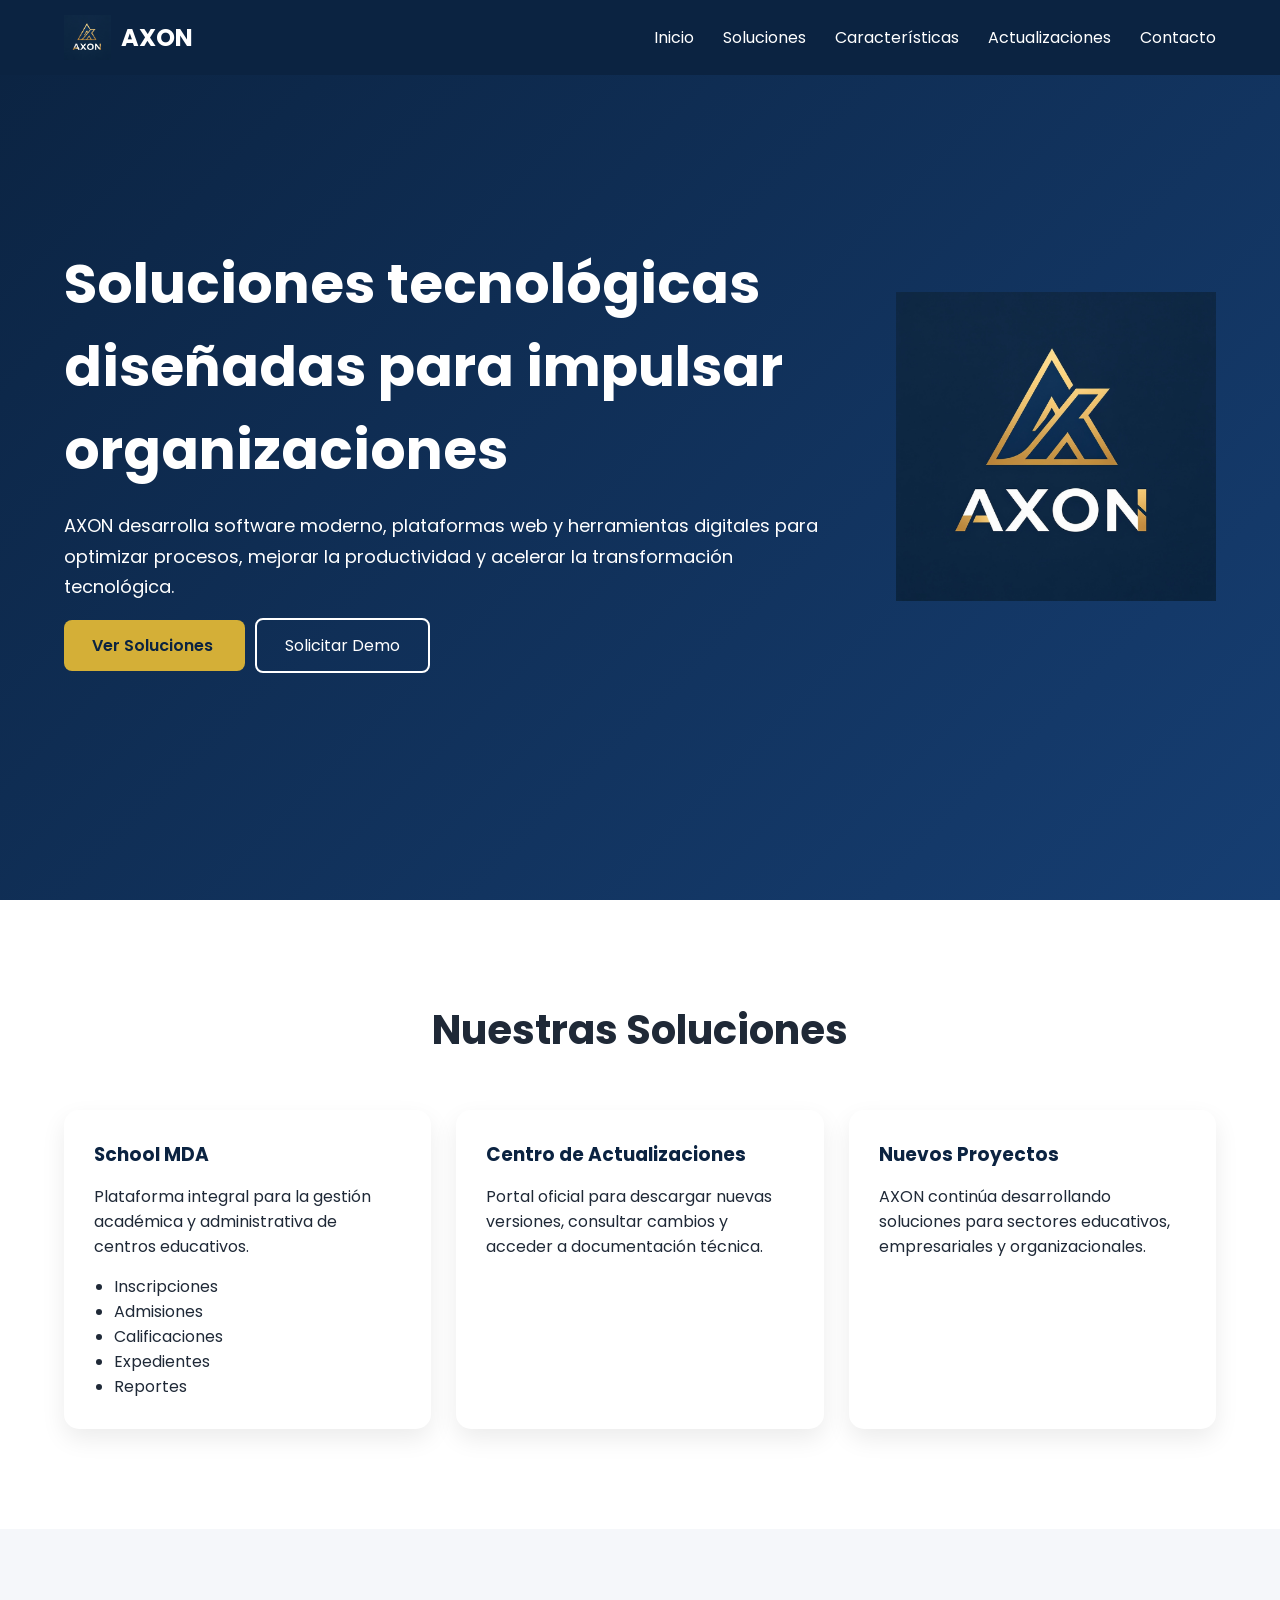
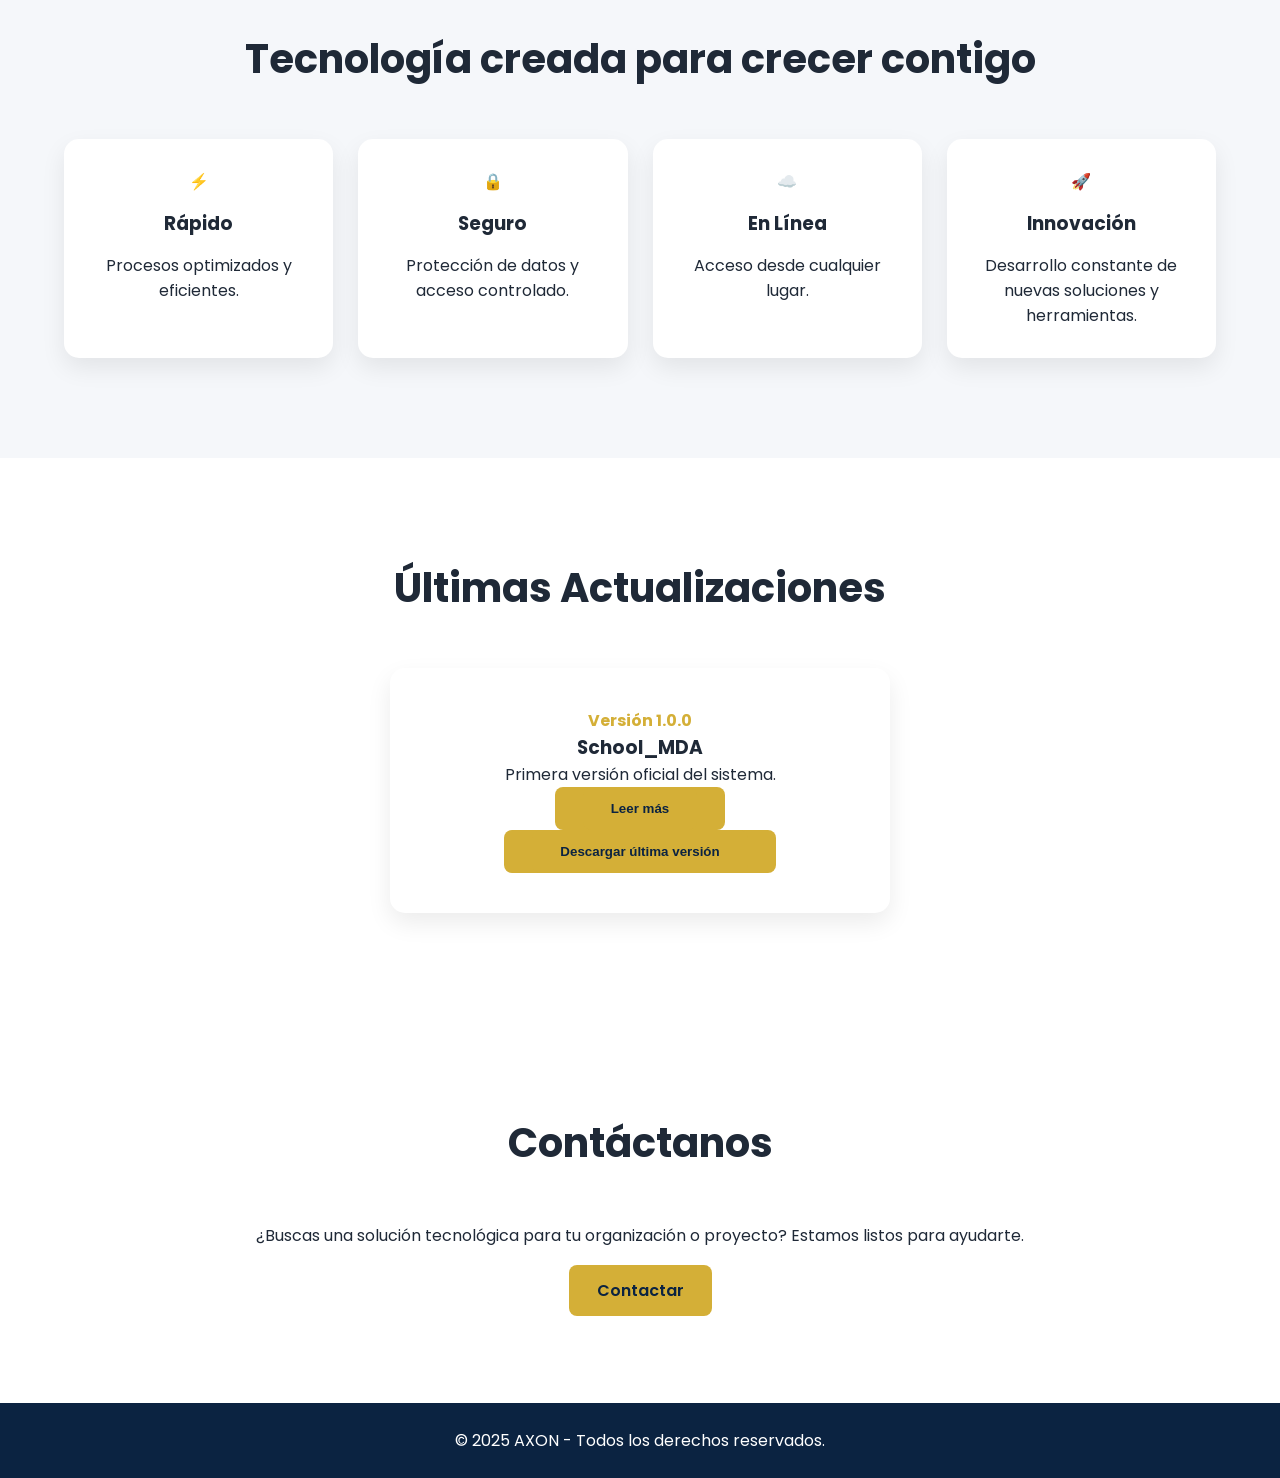
==== index.html @ 395f337c "Update index.html" ====
<!DOCTYPE html>
<html lang="es">
<head>
    <meta charset="UTF-8">
    <meta name="viewport" content="width=device-width, initial-scale=1.0">
    <title>AXON | Soluciones Tecnológicas</title>

    <link rel="stylesheet" href="css/style.css">

    <link rel="preconnect" href="https://fonts.googleapis.com">
    <link href="https://fonts.googleapis.com/css2?family=Poppins:wght@300;400;500;600;700&display=swap" rel="stylesheet">
</head>
<body>

    <!-- NAVBAR -->

    <header class="navbar">
        <div class="container nav-content">

            <div class="logo">
                <img src="img/AXON Logo.png" alt="AXON">
                <span>AXON</span>
            </div>

            <nav>
                <a href="#inicio">Inicio</a>
                <a href="#productos">Soluciones</a>
                <a href="#caracteristicas">Características</a>
                <a href="#actualizaciones">Actualizaciones</a>
                <a href="#contacto">Contacto</a>
            </nav>

        </div>
    </header>

    <!-- HERO -->

    <section class="hero" id="inicio">

        <div class="container hero-content">

            <div class="hero-text">

                <h1>
                    Soluciones tecnológicas diseñadas para impulsar organizaciones
                </h1>

                <p>
                    AXON desarrolla software moderno, plataformas web y herramientas digitales
                    para optimizar procesos, mejorar la productividad y acelerar la transformación tecnológica.
                </p>

                <div class="hero-buttons">
                    <a href="#productos" class="btn-primary">
                        Ver Soluciones
                    </a>

                    <a href="#contacto" class="btn-secondary">
                        Solicitar Demo
                    </a>
                </div>

            </div>

            <div class="hero-image">
                <img src="img/AXON Logo.png" alt="AXON">
            </div>

        </div>

    </section>

    <!-- PRODUCTOS -->

    <section class="products" id="productos">

        <div class="container">

            <h2>Nuestras Soluciones</h2>

            <div class="cards">

                <div class="card">

                    <h3>School MDA</h3>

                    <p>
                        Plataforma integral para la gestión académica y administrativa
                        de centros educativos.
                    </p>

                    <ul>
                        <li>Inscripciones</li>
                        <li>Admisiones</li>
                        <li>Calificaciones</li>
                        <li>Expedientes</li>
                        <li>Reportes</li>
                    </ul>

                </div>

                <div class="card">

                    <h3>Centro de Actualizaciones</h3>

                    <p>
                        Portal oficial para descargar nuevas versiones,
                        consultar cambios y acceder a documentación técnica.
                    </p>

                </div>

               <div class="card">

                    <h3>Nuevos Proyectos</h3>

                    <p>
                        AXON continúa desarrollando soluciones para sectores educativos,
                        empresariales y organizacionales.
                    </p>

                </div>

            </div>

        </div>

    </section>

    <!-- CARACTERISTICAS -->

    <section class="features" id="caracteristicas">

        <div class="container">

            <h2>Tecnología creada para crecer contigo</h2>

            <div class="feature-grid">

                <div class="feature">
                    ⚡
                    <h3>Rápido</h3>
                    <p>Procesos optimizados y eficientes.</p>
                </div>

                <div class="feature">
                    🔒
                    <h3>Seguro</h3>
                    <p>Protección de datos y acceso controlado.</p>
                </div>

                <div class="feature">
                    ☁️
                    <h3>En Línea</h3>
                    <p>Acceso desde cualquier lugar.</p>
                </div>

               <div class="feature">
                    🚀
                    <h3>Innovación</h3>
                    <p>Desarrollo constante de nuevas soluciones y herramientas.</p>
                </div>

            </div>

        </div>

    </section>

    <!-- ACTUALIZACIONES -->

    <section class="updates" id="actualizaciones">

        <div class="container">

            <h2>Últimas Actualizaciones</h2>

            <div class="update-card">

                <span class="version">Versión 1.0.0</span>

                <h3>School_MDA</h3>

                <p>
                    Primera versión oficial del sistema.
                </p>
                   <button class="btn-primary">
                        <a href="/proyectos/school-mda.html" class="btn-primary">
                            Leer más
                        </a>
                    </button>
                <button class="btn-primary">
    <a href="https://github.com/Zeus200122/School_MDA-Releases/releases/download/v1.0.0/School_MDA_Installer_v1.0.0.exe" class="btn-primary">
        Descargar última versión
    </a>
</button>

            </div>

        </div>

    </section>

    <!-- CONTACTO -->

    <section class="contact" id="contacto">

        <div class="container">

            <h2>Contáctanos</h2>

            <p>
                ¿Buscas una solución tecnológica para tu organización o proyecto?
                Estamos listos para ayudarte.
            </p>

            <a href="mailto:alejandro15moyamorel@gmail.com" class="btn-primary">
                Contactar
            </a>

        </div>

    </section>

    <!-- FOOTER -->

    <footer>

        <div class="container">

            <p>
                © 2025 AXON - Todos los derechos reservados.
            </p>

        </div>

    </footer>

    <script src="js/app.js"></script>

</body>
</html>
---- css/style.css ----
*{
    margin:0;
    padding:0;
    box-sizing:border-box;
}

html{
    scroll-behavior:smooth;
}

body{
    font-family:'Poppins',sans-serif;
    color:#1F2937;
}

.container{
    width:90%;
    max-width:1200px;
    margin:auto;
}

.navbar{
    position:fixed;
    width:100%;
    top:0;
    z-index:1000;
    background:#0B2341;
}

.nav-content{
    display:flex;
    justify-content:space-between;
    align-items:center;
    padding:15px 0;
}

.logo{
    display:flex;
    align-items:center;
    gap:10px;
    color:white;
    font-size:24px;
    font-weight:700;
}

.logo img{
    height:45px;
}

nav a{
    color:white;
    text-decoration:none;
    margin-left:25px;
    transition:.3s;
}

nav a:hover{
    color:#D4AF37;
}

.hero{
    min-height:100vh;
    background:linear-gradient(135deg,#0B2341,#163E72);
    color:white;
    display:flex;
    align-items:center;
}

.hero-content{
    display:flex;
    justify-content:space-between;
    align-items:center;
    gap:50px;
}

.hero-text h1{
    font-size:55px;
    margin-bottom:20px;
}

.hero-text p{
    font-size:18px;
    line-height:1.7;
}

.hero-buttons{
    margin-top:30px;
}

.btn-primary{
    background:#D4AF37;
    color:#0B2341;
    padding:14px 28px;
    border-radius:8px;
    text-decoration:none;
    font-weight:600;
    border:none;
    cursor:pointer;
}

.btn-secondary{
    border:2px solid white;
    color:white;
    padding:14px 28px;
    border-radius:8px;
    text-decoration:none;
    margin-left:10px;
}

.hero-image img{
    width:320px;
}

.products,
.features,
.updates,
.contact{
    padding:100px 0;
}

.products h2,
.features h2,
.updates h2,
.contact h2{
    text-align:center;
    margin-bottom:50px;
    font-size:40px;
}

.cards{
    display:grid;
    grid-template-columns:repeat(auto-fit,minmax(280px,1fr));
    gap:25px;
}

.card{
    padding:30px;
    border-radius:15px;
    box-shadow:0 10px 25px rgba(0,0,0,.08);
}

.card h3{
    color:#0B2341;
    margin-bottom:15px;
}

.card ul{
    margin-top:15px;
    padding-left:20px;
}

.features{
    background:#F5F7FA;
}

.feature-grid{
    display:grid;
    grid-template-columns:repeat(auto-fit,minmax(250px,1fr));
    gap:25px;
}

.feature{
    background:white;
    padding:30px;
    text-align:center;
    border-radius:15px;
    box-shadow:0 10px 25px rgba(0,0,0,.08);
}

.feature h3{
    margin:15px 0;
}

.update-card{
    max-width:500px;
    margin:auto;
    text-align:center;
    padding:40px;
    border-radius:15px;
    box-shadow:0 10px 25px rgba(0,0,0,.08);
}

.version{
    color:#D4AF37;
    font-weight:bold;
}

.contact{
    text-align:center;
}

.contact p{
    margin-bottom:30px;
}

footer{
    background:#0B2341;
    color:white;
    text-align:center;
    padding:25px;
}




.screenshots{
    padding:100px 0;
    background:#F8FAFC;
}

.screenshots h2{
    text-align:center;
    margin-bottom:15px;
    font-size:40px;
}

.screenshots p{
    text-align:center;
    margin-bottom:50px;
    color:#666;
}

.screenshots .cards{
    display:grid;
    grid-template-columns:repeat(auto-fit,minmax(320px,1fr));
    gap:30px;
}

.screenshots .card{
    background:white;
    border-radius:15px;
    overflow:hidden;
    box-shadow:0 10px 25px rgba(0,0,0,.08);
    transition:.3s;
}

.screenshots .card:hover{
    transform:translateY(-5px);
}

.screenshots .card img{
    width:100%;
    height:220px;
    object-fit:cover;
    display:block;
}

.screenshots .card h3{
    padding:20px;
    text-align:center;
    margin:0;
}

@media(max-width:900px){

    .hero-content{
        flex-direction:column;
        text-align:center;
    }

    .hero-text h1{
        font-size:40px;
    }

    nav{
        display:none;
    }
}
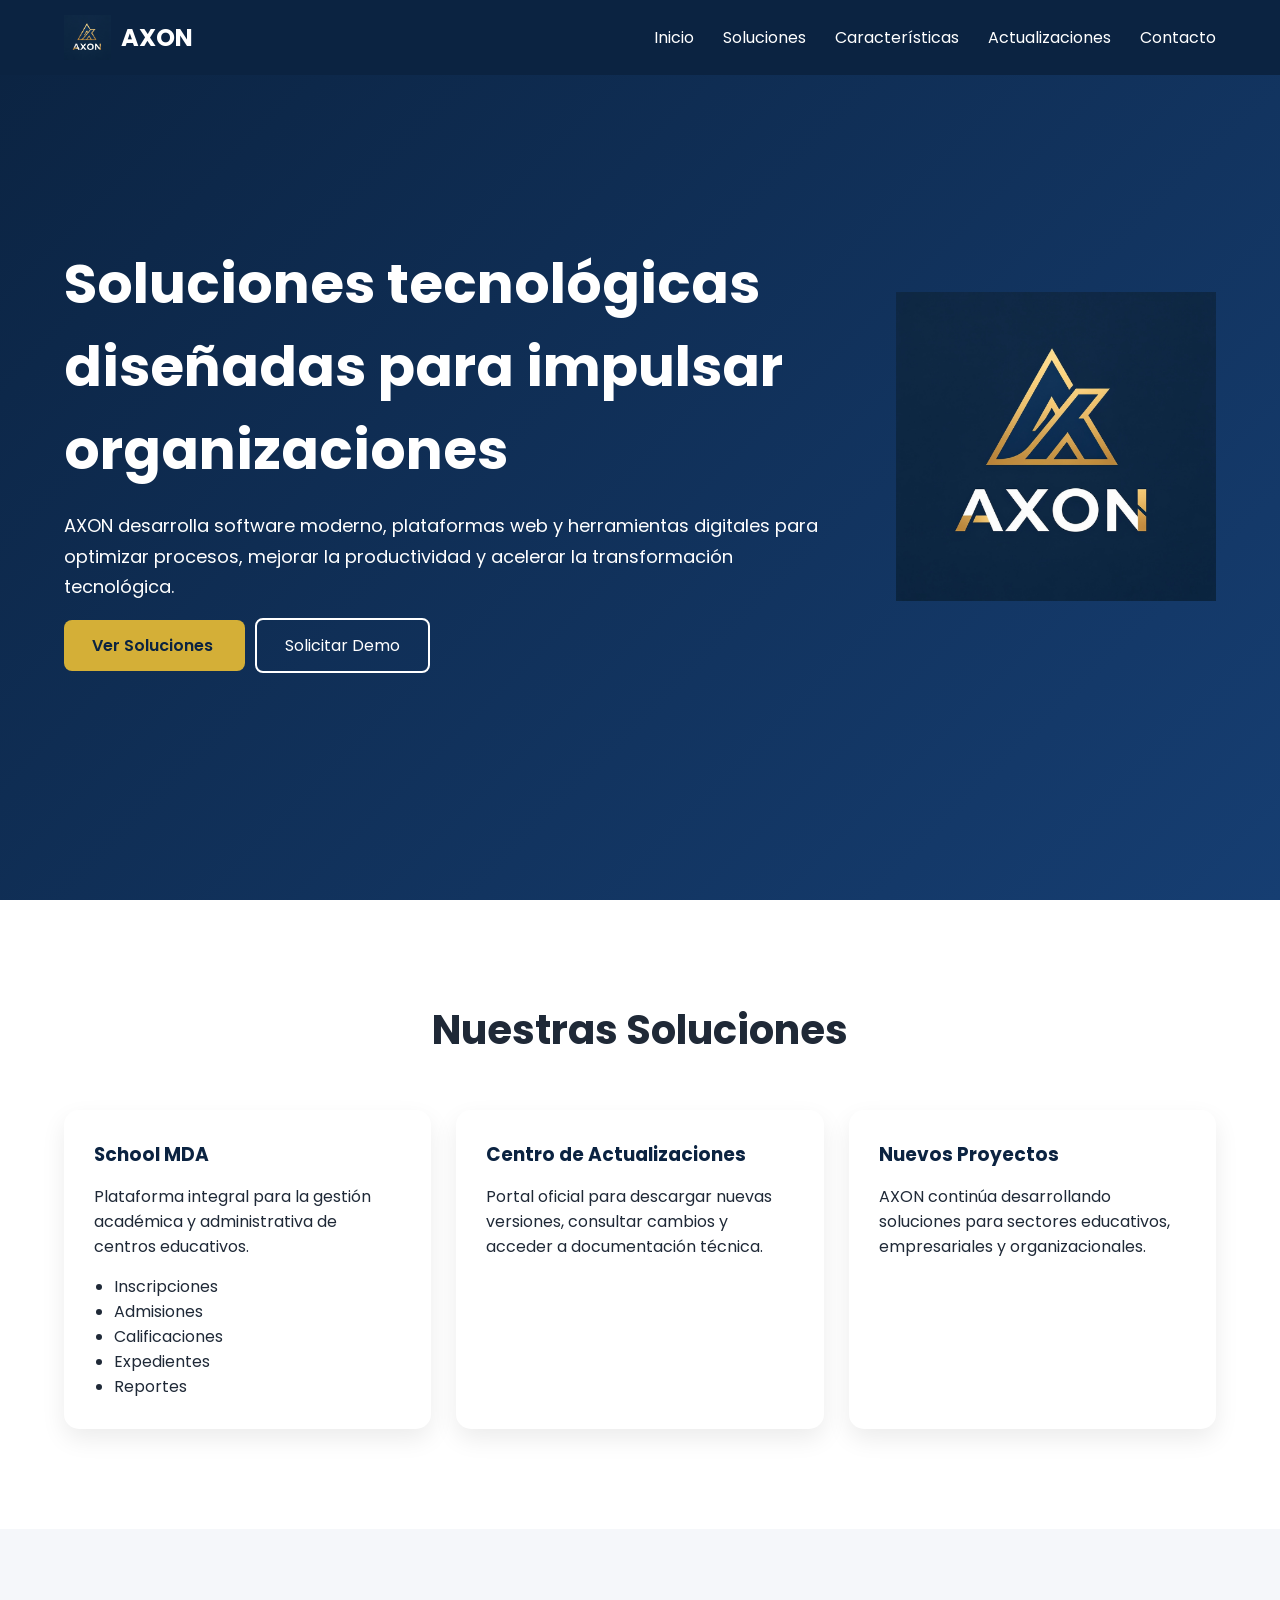
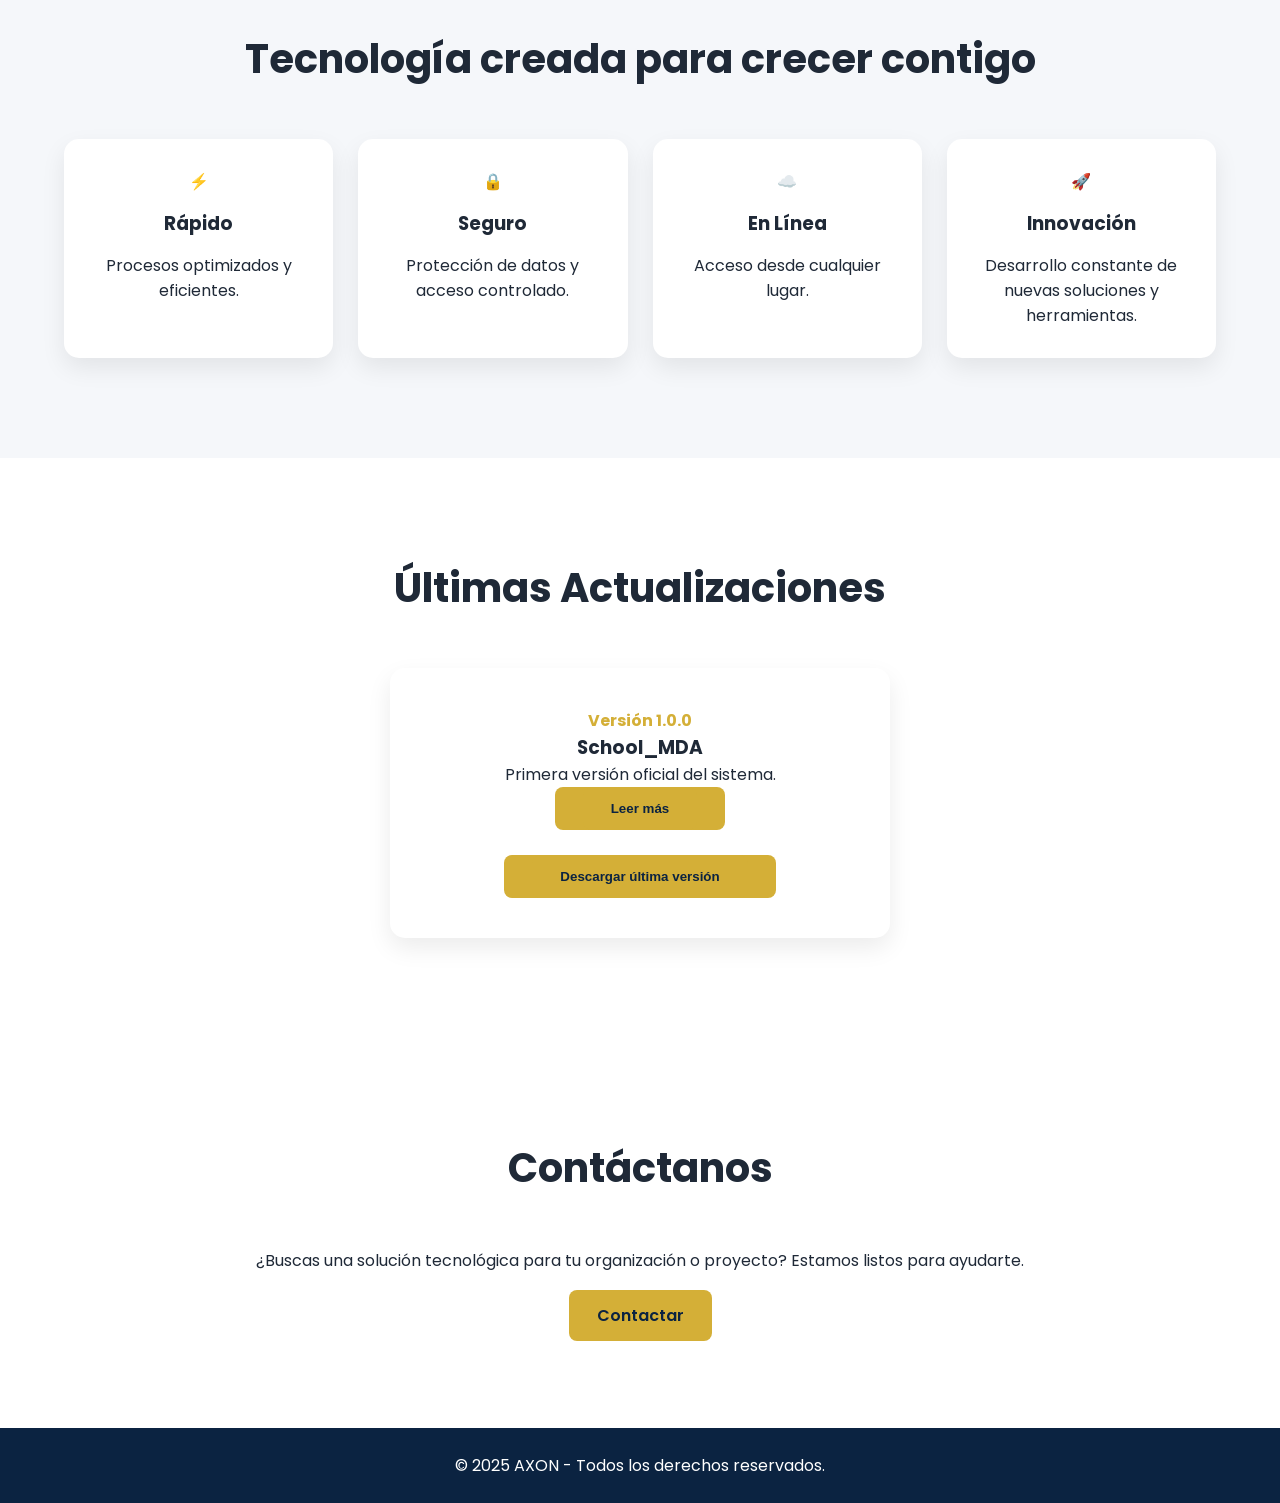
==== commit d508f611: "Update index.html" ====
--- a/index.html
+++ b/index.html
@@ -185,10 +185,12 @@
                     Primera versión oficial del sistema.
                 </p>
                    <button class="btn-primary">
-                        <a href="/proyectos/school-mda.html" class="btn-primary">
+                        <a href="https://zeus200122.github.io/AXON-SITE/proyectos/school-mda.html" class="btn-primary">
                             Leer más
                         </a>
                     </button>
+                <br>
+                <br>
                 <button class="btn-primary">
     <a href="https://github.com/Zeus200122/School_MDA-Releases/releases/download/v1.0.0/School_MDA_Installer_v1.0.0.exe" class="btn-primary">
         Descargar última versión
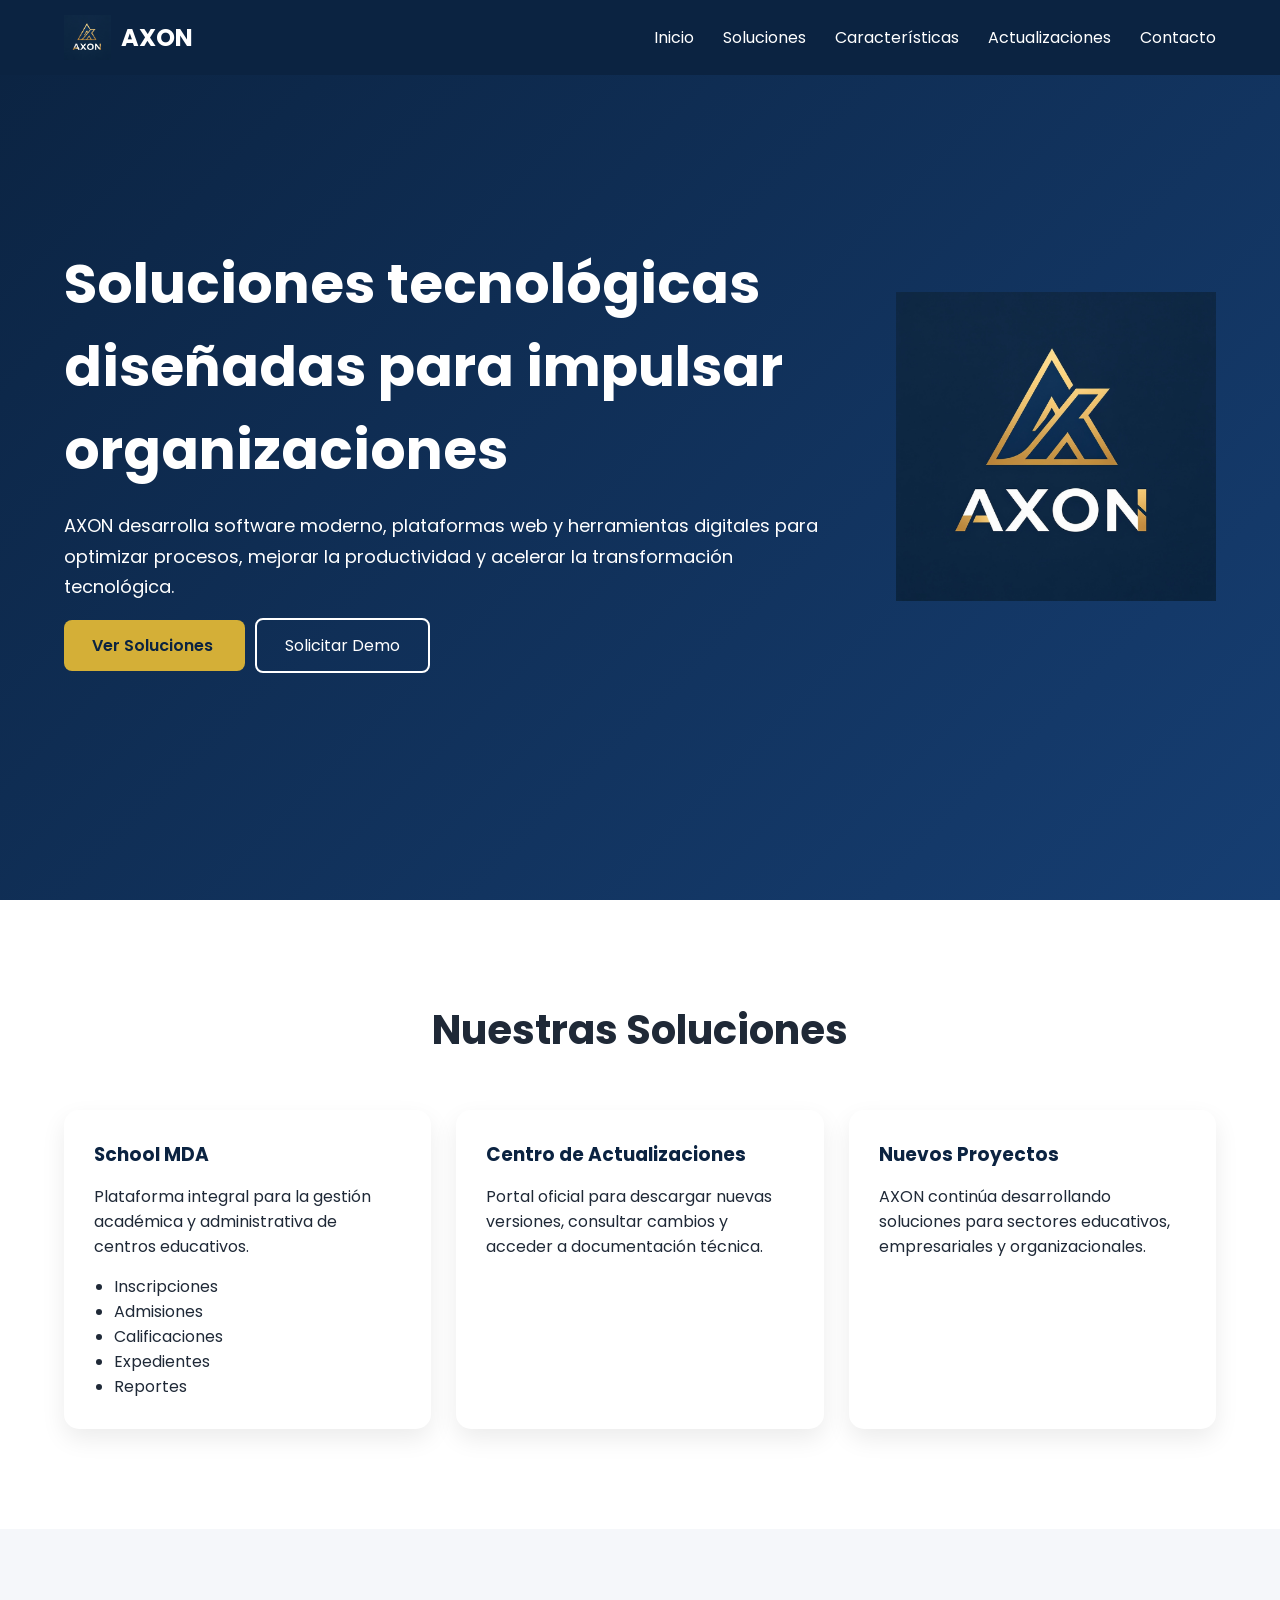
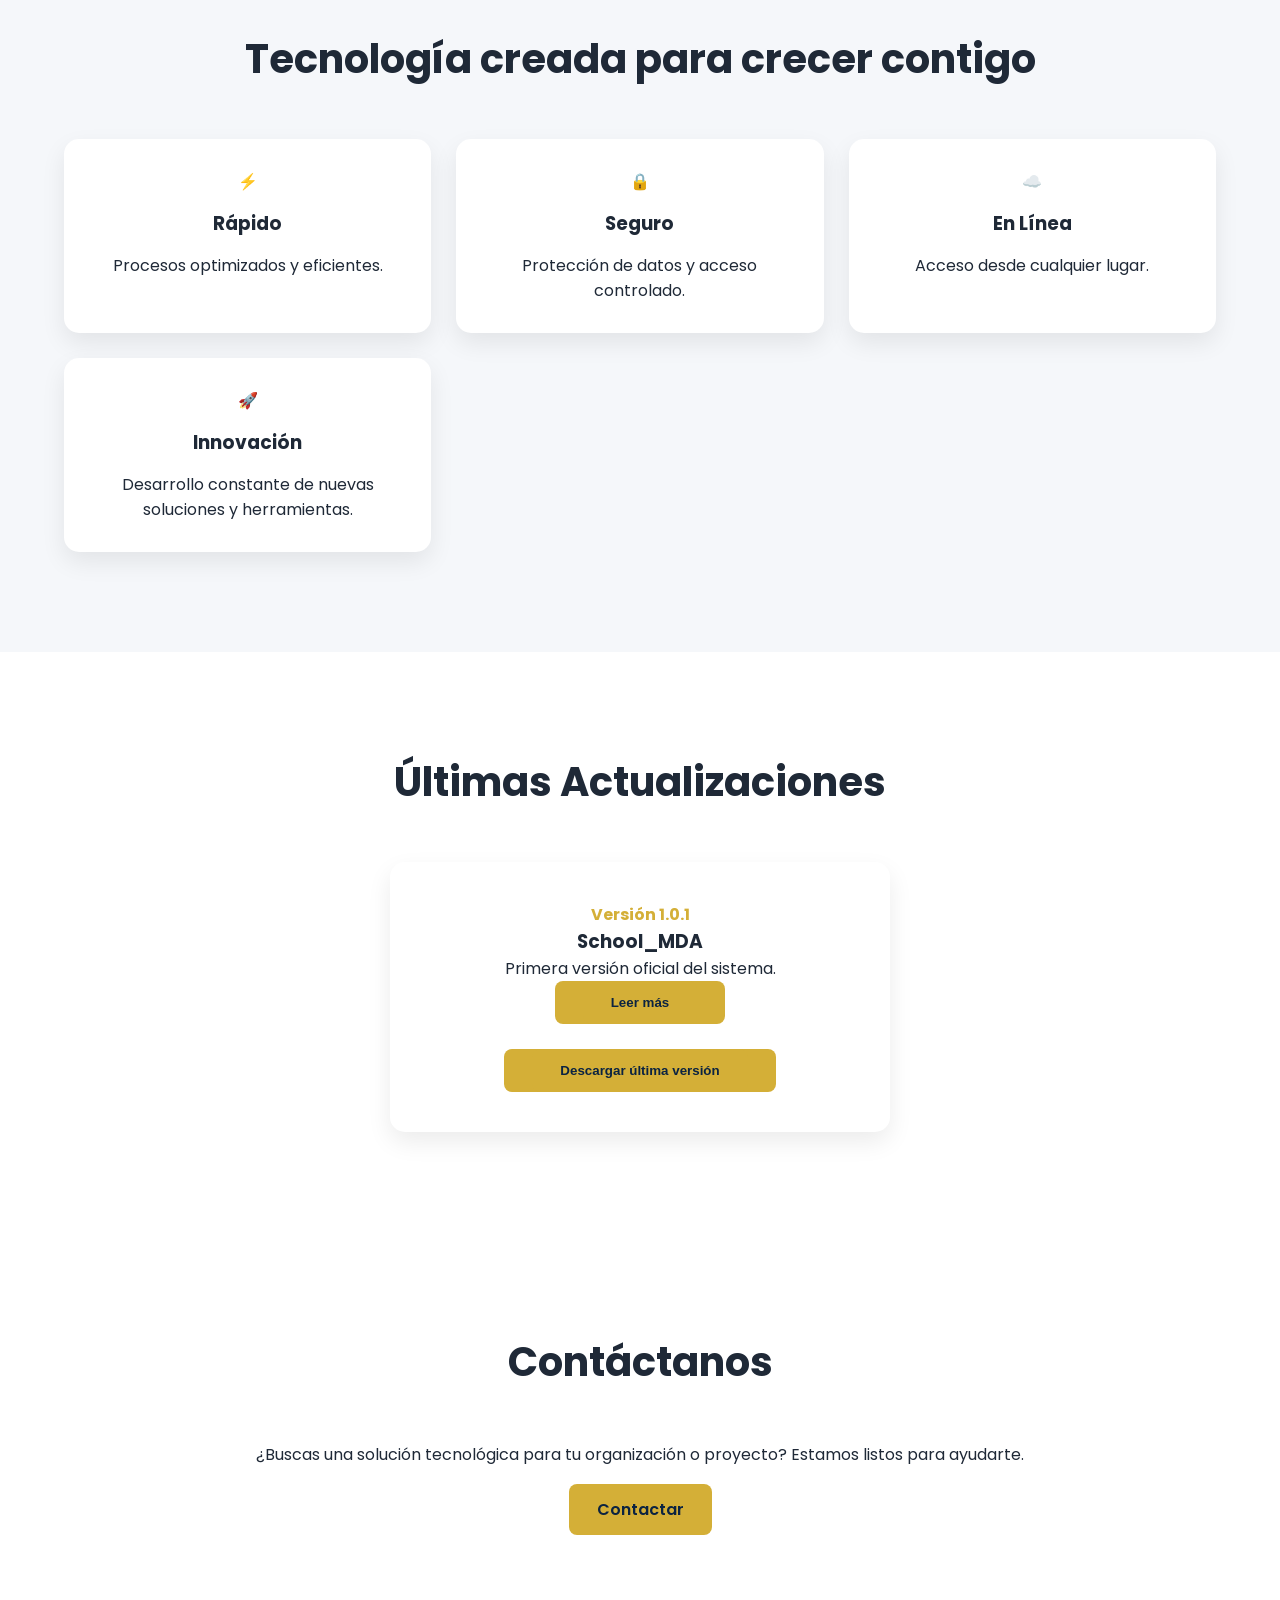
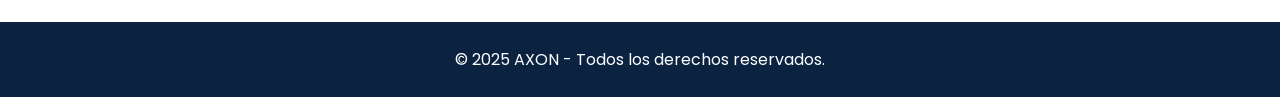
==== commit 8c8eea27: "Update index.html" ====
--- a/index.html
+++ b/index.html
@@ -177,7 +177,7 @@
 
             <div class="update-card">
 
-                <span class="version">Versión 1.0.0</span>
+                <span class="version">Versión 1.0.1</span>
 
                 <h3>School_MDA</h3>
 
@@ -192,7 +192,7 @@
                 <br>
                 <br>
                 <button class="btn-primary">
-    <a href="https://github.com/Zeus200122/School_MDA-Releases/releases/download/v1.0.0/School_MDA_Installer_v1.0.0.exe" class="btn-primary">
+    <a href="https://github.com/Zeus200122/School_MDA-Releases/releases/download/v1.0.1/School_MDA_Installer_v1.0.1.exe" class="btn-primary">
         Descargar última versión
     </a>
 </button>
--- a/css/style.css
+++ b/css/style.css
@@ -139,6 +139,12 @@
     box-shadow:0 10px 25px rgba(0,0,0,.08);
 }
 
+.modules .cards{
+    display:grid;
+    grid-template-columns:repeat(3, 1fr);
+    gap:25px;
+}
+
 .card h3{
     color:#0B2341;
     margin-bottom:15px;
@@ -155,7 +161,7 @@
 
 .feature-grid{
     display:grid;
-    grid-template-columns:repeat(auto-fit,minmax(250px,1fr));
+    grid-template-columns:repeat(3, 1fr);
     gap:25px;
 }
 
@@ -203,6 +209,7 @@
 
 
 
+
 .screenshots{
     padding:100px 0;
     background:#F8FAFC;
@@ -210,45 +217,89 @@
 
 .screenshots h2{
     text-align:center;
+    font-size:42px;
+    color:#0B2341;
     margin-bottom:15px;
-    font-size:40px;
-}
-
-.screenshots p{
-    text-align:center;
-    margin-bottom:50px;
-    color:#666;
-}
-
-.screenshots .cards{
+}
+
+.section-description{
+    text-align:center;
+    max-width:800px;
+    margin:0 auto 60px auto;
+    color:#6B7280;
+    font-size:18px;
+}
+
+
+
+
+
+.screenshot-card{
+    display:flex;
+    align-items:center;
+    gap:40px;
+
+    background:white;
+
+    border-radius:20px;
+
+    padding:30px;
+
+    margin-bottom:40px;
+
+    box-shadow:0 10px 30px rgba(0,0,0,.08);
+}
+
+.screenshot-card img{
+    width:65%;
+    border-radius:12px;
+}
+
+.screenshot-content{
+    flex:1;
+}
+
+.screenshot-content h3{
+    font-size:32px;
+    color:#0B2341;
+    margin-bottom:20px;
+}
+
+.screenshot-content p{
+    font-size:17px;
+    line-height:1.8;
+    color:#555;
+}
+
+
+.stats{
+    padding:80px 0;
+    background:#0B2341;
+}
+
+.stats-grid{
     display:grid;
-    grid-template-columns:repeat(auto-fit,minmax(320px,1fr));
-    gap:30px;
-}
-
-.screenshots .card{
+    grid-template-columns:repeat(4,1fr);
+    gap:25px;
+}
+
+.stat-card{
     background:white;
     border-radius:15px;
-    overflow:hidden;
+    padding:30px;
+    text-align:center;
     box-shadow:0 10px 25px rgba(0,0,0,.08);
-    transition:.3s;
-}
-
-.screenshots .card:hover{
-    transform:translateY(-5px);
-}
-
-.screenshots .card img{
-    width:100%;
-    height:220px;
-    object-fit:cover;
-    display:block;
-}
-
-.screenshots .card h3{
-    padding:20px;
-    text-align:center;
-    margin:0;
+}
+
+.stat-card h3{
+    font-size:42px;
+    color:#D4AF37;
+    margin-bottom:10px;
+}
+
+.stat-card p{
+    color:#555;
+    font-weight:500;
 }
 
 @media(max-width:900px){
@@ -265,4 +316,20 @@
     nav{
         display:none;
     }
-}+}
+
+@media(max-width:900px){
+
+    .stats-grid{
+        grid-template-columns:repeat(2,1fr);
+    }
+
+}
+
+@media(max-width:600px){
+
+    .stats-grid{
+        grid-template-columns:1fr;
+    }
+
+}
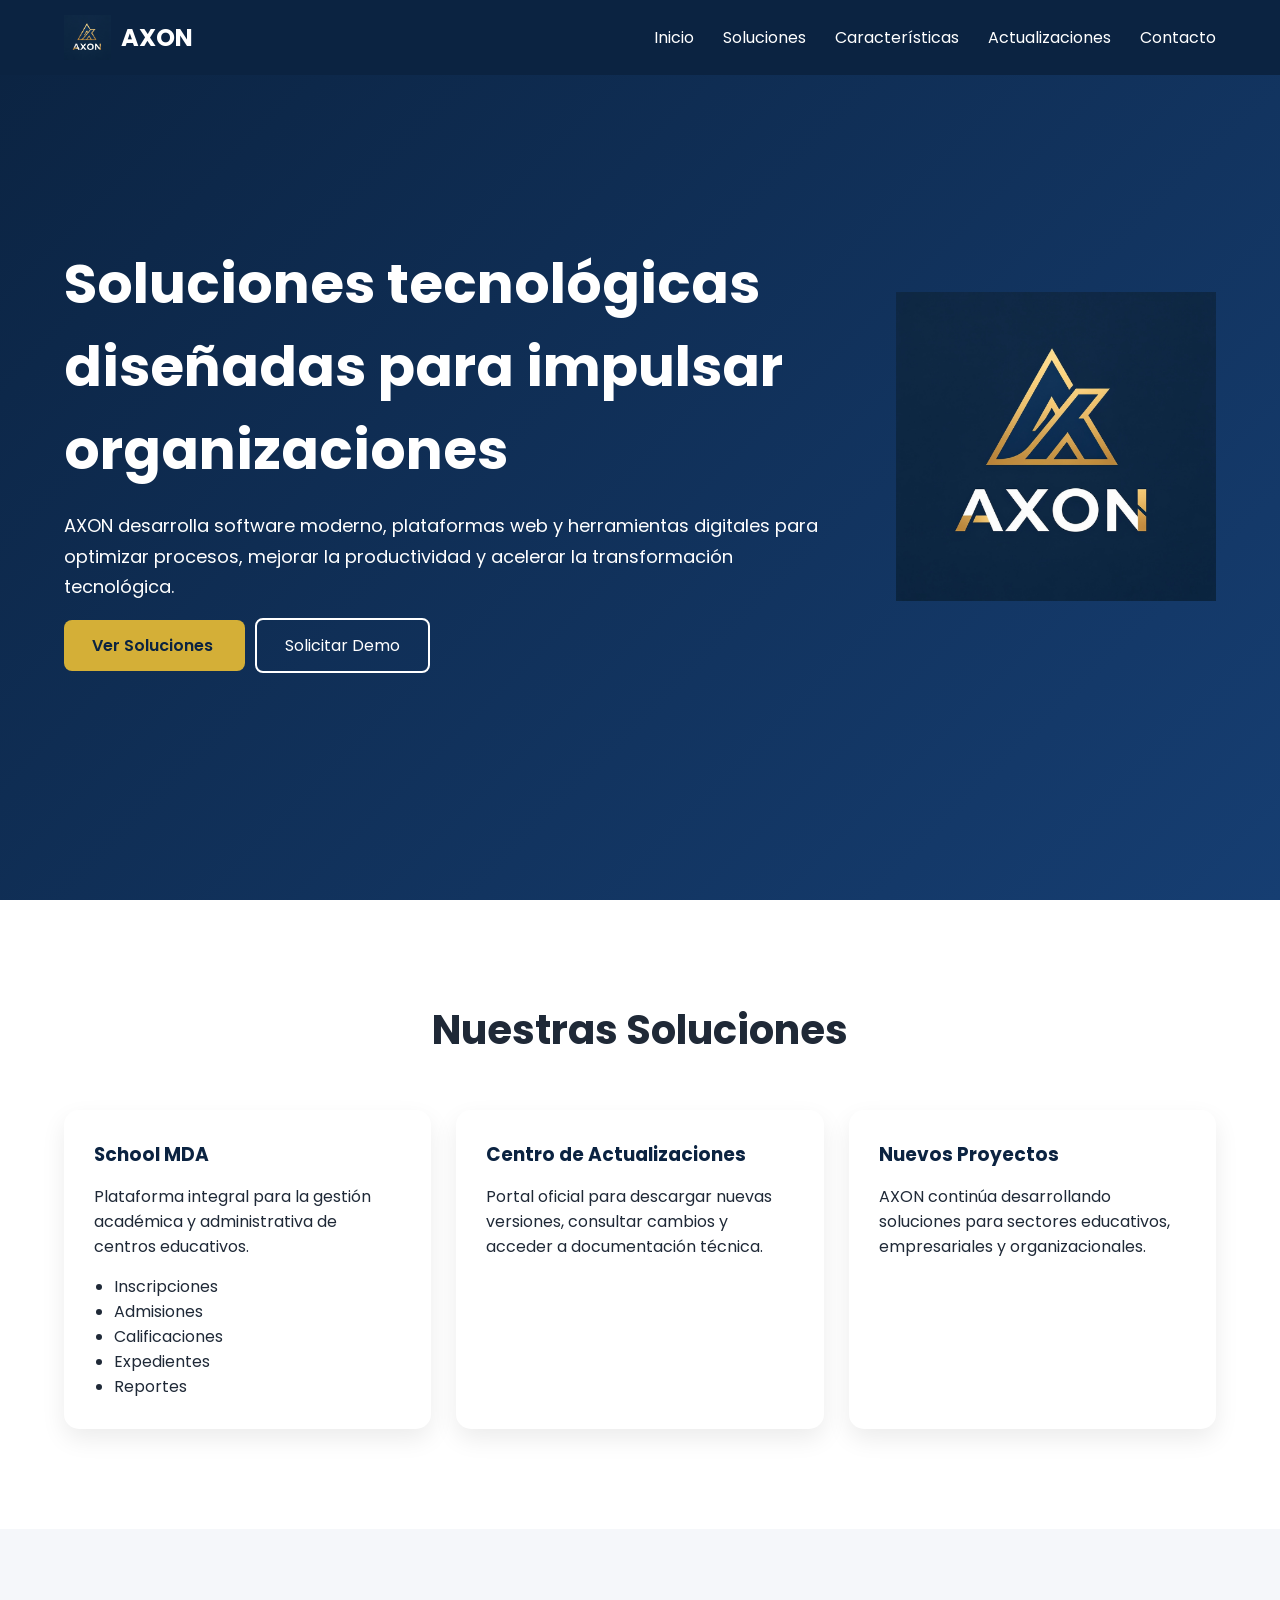
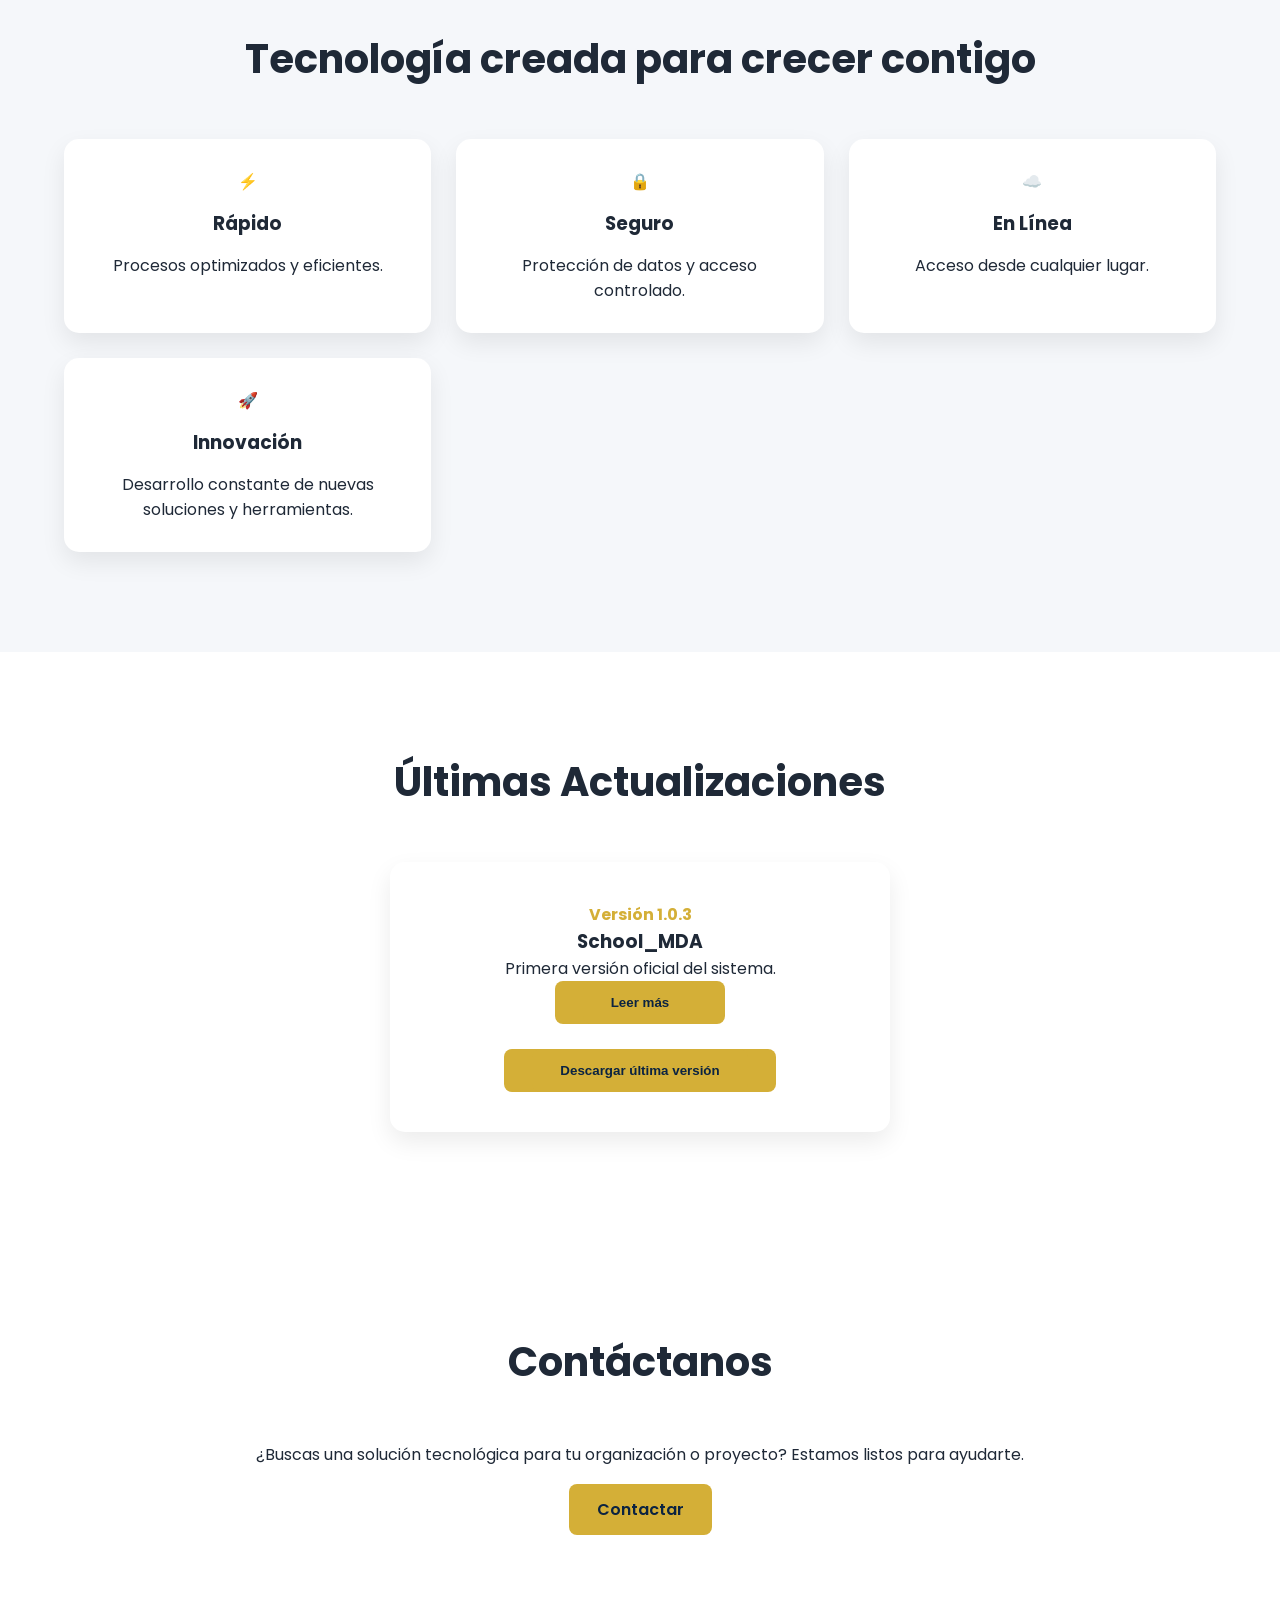
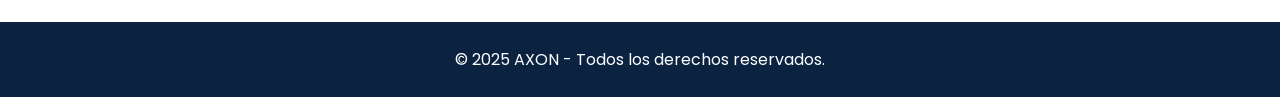
==== commit 69496213: "Update index.html" ====
--- a/index.html
+++ b/index.html
@@ -177,7 +177,7 @@
 
             <div class="update-card">
 
-                <span class="version">Versión 1.0.1</span>
+                <span class="version">Versión 1.0.3</span>
 
                 <h3>School_MDA</h3>
 
@@ -192,7 +192,7 @@
                 <br>
                 <br>
                 <button class="btn-primary">
-    <a href="https://github.com/Zeus200122/School_MDA-Releases/releases/download/v1.0.1/School_MDA_Installer_v1.0.1.exe" class="btn-primary">
+    <a href="https://github.com/Zeus200122/School_MDA-Releases/releases/download/v1.0.3/School_MDA_Installer_v1.0.3.exe" class="btn-primary">
         Descargar última versión
     </a>
 </button>
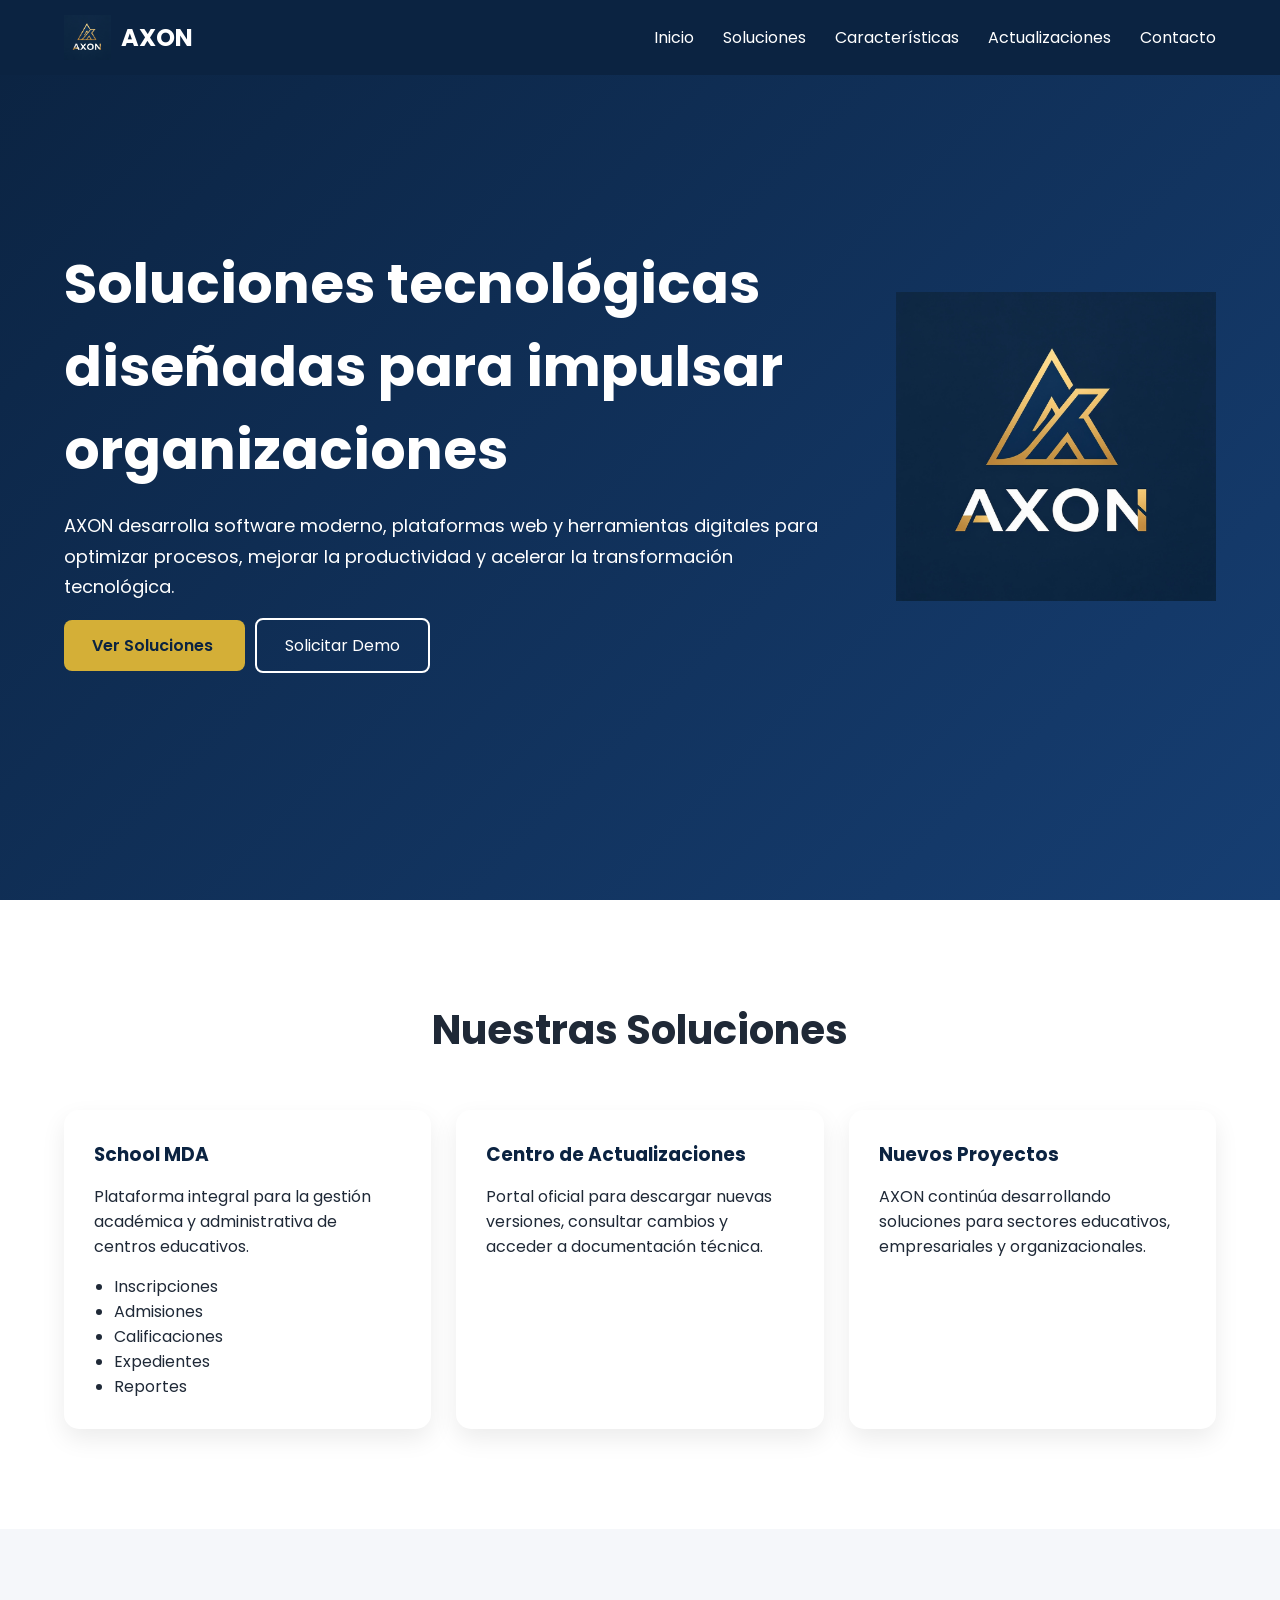
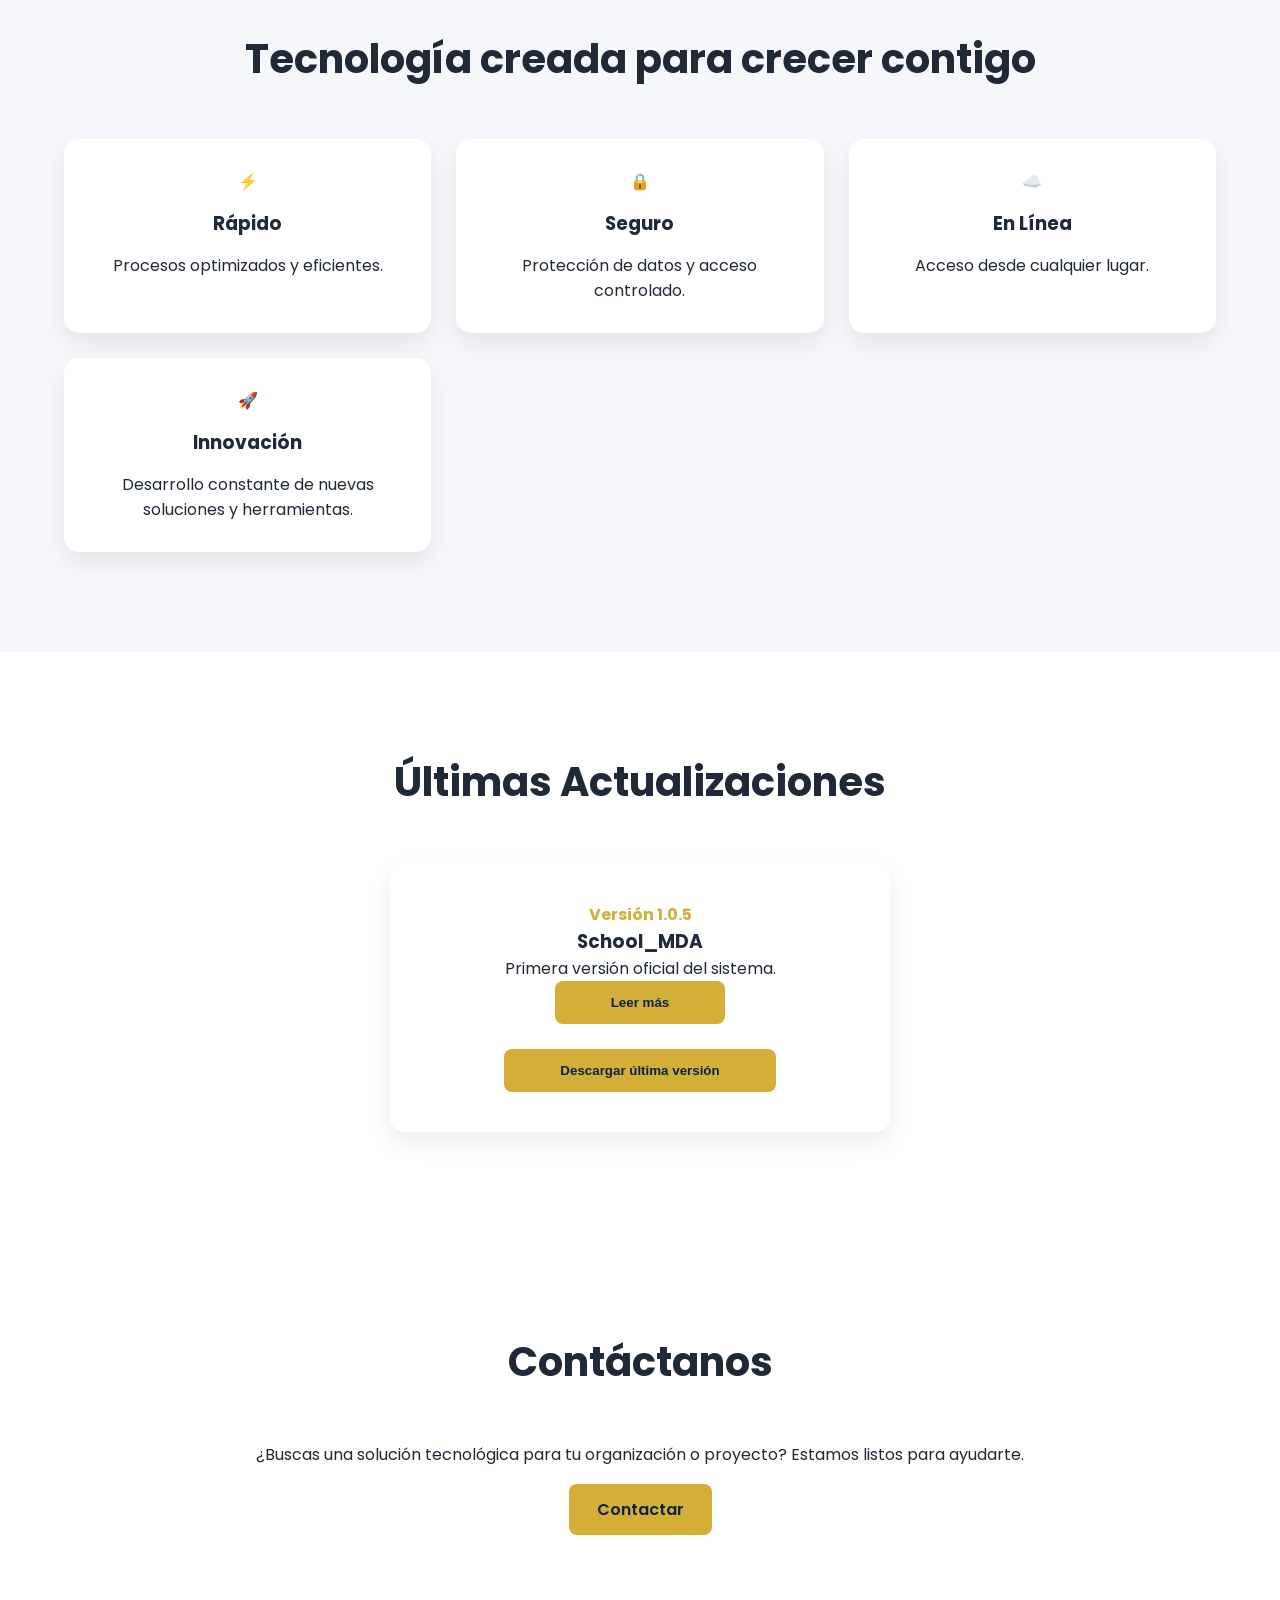
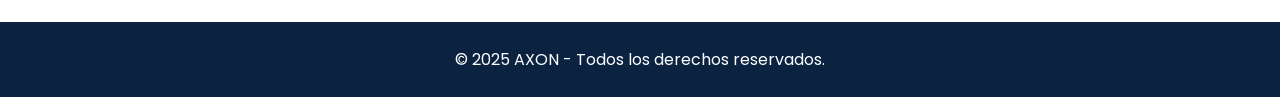
==== commit f0d8316b: "Update index.html" ====
--- a/index.html
+++ b/index.html
@@ -177,7 +177,7 @@
 
             <div class="update-card">
 
-                <span class="version">Versión 1.0.3</span>
+                <span class="version">Versión 1.0.5</span>
 
                 <h3>School_MDA</h3>
 
@@ -192,7 +192,7 @@
                 <br>
                 <br>
                 <button class="btn-primary">
-    <a href="https://github.com/Zeus200122/School_MDA-Releases/releases/download/v1.0.3/School_MDA_Installer_v1.0.3.exe" class="btn-primary">
+    <a href="https://github.com/Zeus200122/School_MDA-Releases/releases/download/v1.0.5/School_MDA_Installer_v1.0.5.exe" class="btn-primary">
         Descargar última versión
     </a>
 </button>
